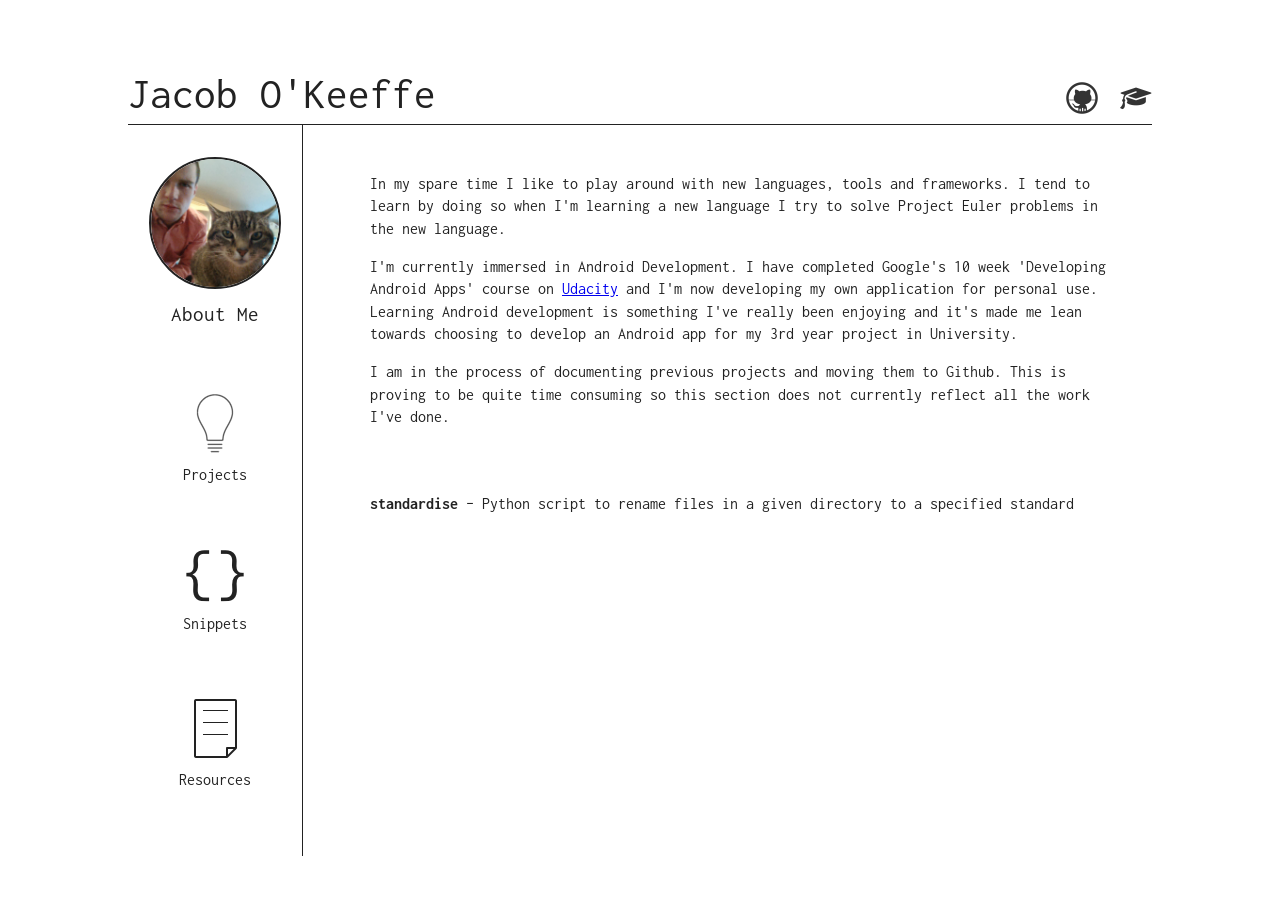
==== content/projects/projects.html @ 9139c24f "added ajax functionality to site" ====
<!doctype html>
<html class="no-js" lang="">
    <head>
        <meta charset="utf-8">
        <meta http-equiv="x-ua-compatible" content="ie=edge">
        <title></title>
        <meta name="description" content="">
        <meta name="viewport" content="width=device-width, initial-scale=1">

        <link rel="apple-touch-icon" href="apple-touch-icon.png">
        <!-- Place favicon.ico in the root directory -->

        <!-- <link rel="stylesheet" type="text/css" href="css/styles.css"> -->
        <link rel="stylesheet" href="/css/normalize.css">
        <link rel="stylesheet" href="/css/main.css">
        <link rel="stylesheet" type="text/css" href="http://fonts.googleapis.com/css?family=Inconsolata">
        <script src="js/vendor/modernizr-2.8.3.min.js"></script>
    </head>
    <body>
        <!--[if lt IE 8]>
            <p class="browserupgrade">You are using an <strong>outdated</strong> browser. Please <a href="http://browsehappy.com/">upgrade your browser</a> to improve your experience.</p>
        <![endif]-->

        <!-- Add your site or application content here -->
        <div class="header">
            <span>Jacob O'Keeffe</span>
            <div id="links">
                <a href="http://www.github.com/okeefj22"><img src="/img/github.png"></a>
                <a href="http://www.unituition.com"><img src="/img/unituition.png"></a>
            </div>
        </div>
        <div class="nav">
            <ul>
                <a href="/content/about/about.html"><li id="about" class="active">
                    <img src="/img/profile.jpg" alt="profile picture" id="profile">
                    <span>About Me</span>
                </li></a>
                <a href="/content/projects/projects.html"><li id="projects">
                    <img src="/img/projj-icon.png" alt="lightbulb icon" class="nav-icons">
                    <span>Projects</span>
                </li></a>
                <a href="/content/snippets/snippets.html"><li id="snippets">
                    <img src="/img/snip-icon.png" alt="braces icon" class="nav-icons">
                    <span>Snippets</span>
                </li></a>
                <a href="/content/resources/resources.html"><li id="resources">
                    <img src="/img/res-icon.png" alt="resources icon" class="nav-icons">
                    <span>Resources</span>
                </li></a>
            </ul>
        </div>
        <div class="content">
            <div id="container">
                <div class="show" id="proj-desc">
                    <p>In my spare time I like to play around with new languages, tools and frameworks. I tend to learn by doing so when I'm learning a new language I try to solve Project Euler problems in the new language.</p>
                    <p>I'm currently immersed in Android Development. I have completed Google's 10 week 'Developing Android Apps' course on <a href="https://www.udacity.com/course/developing-android-apps--ud853">Udacity</a> and I'm now developing my own application for personal use. Learning Android development is something I've really been enjoying and it's made me lean towards choosing to develop an Android app for my 3rd year project in University.</p>
                    <p>I am in the process of documenting previous projects and moving them to Github. This is proving to be quite time consuming so this section does not currently reflect all the work I've done.</p>
                </div>
                <div class="show" id="project-list">
                    <div class="proj" id="standardise"><span>standardise</span> – Python script to rename files in a given directory to a specified standard</div>
                </div>
            </div>
        </div>

        <script src="https://ajax.googleapis.com/ajax/libs/jquery/1.11.3/jquery.min.js"></script>
        <script>window.jQuery || document.write('<script src="js/vendor/jquery-1.11.3.min.js"><\/script>')</script>
        <script src="js/plugins.js"></script>
        <script src="js/main.js"></script>

        <!-- Google Analytics: change UA-XXXXX-X to be your site's ID. -->
        <script>
            (function(b,o,i,l,e,r){b.GoogleAnalyticsObject=l;b[l]||(b[l]=
            function(){(b[l].q=b[l].q||[]).push(arguments)});b[l].l=+new Date;
            e=o.createElement(i);r=o.getElementsByTagName(i)[0];
            e.src='https://www.google-analytics.com/analytics.js';
            r.parentNode.insertBefore(e,r)}(window,document,'script','ga'));
            ga('create','UA-XXXXX-X','auto');ga('send','pageview');
        </script>
    </body>
</html>
---- css/main.css ----
/*! HTML5 Boilerplate v5.2.0 | MIT License | https://html5boilerplate.com/ */

/*
 * What follows is the result of much research on cross-browser styling.
 * Credit left inline and big thanks to Nicolas Gallagher, Jonathan Neal,
 * Kroc Camen, and the H5BP dev community and team.
 */

/* ==========================================================================
   Base styles: opinionated defaults
   ========================================================================== */

html {
    color: #222;
    font-size: 1em;
    line-height: 1.4;
}

/*
 * Remove text-shadow in selection highlight:
 * https://twitter.com/miketaylr/status/12228805301
 *
 * These selection rule sets have to be separate.
 * Customize the background color to match your design.
 */

::-moz-selection {
    background: #b3d4fc;
    text-shadow: none;
}

::selection {
    background: #b3d4fc;
    text-shadow: none;
}

/*
 * A better looking default horizontal rule
 */

hr {
    display: block;
    height: 1px;
    border: 0;
    border-top: 1px solid #ccc;
    margin: 1em 0;
    padding: 0;
}

/*
 * Remove the gap between audio, canvas, iframes,
 * images, videos and the bottom of their containers:
 * https://github.com/h5bp/html5-boilerplate/issues/440
 */

audio,
canvas,
iframe,
img,
svg,
video {
    vertical-align: middle;
}

/*
 * Remove default fieldset styles.
 */

fieldset {
    border: 0;
    margin: 0;
    padding: 0;
}

/*
 * Allow only vertical resizing of textareas.
 */

textarea {
    resize: vertical;
}

/* ==========================================================================
   Browser Upgrade Prompt
   ========================================================================== */

.browserupgrade {
    margin: 0.2em 0;
    background: #ccc;
    color: #000;
    padding: 0.2em 0;
}

/* ==========================================================================
   Author's custom styles
   ========================================================================== */

body {
    font-family: "Inconsolata";
    width: 1024px;
    margin: auto;
}

.header {
    font-size: 32pt;
    padding: 64px 0px 0px 0px;
    border-bottom: 1px solid;
    /*background: #bfbfbf;*/
    overflow: hidden;
}

.header span {
    float: left;
}

.header #links {
    float: right;
}

.header img {
    height: 32px;
    width: 32px;
}

.nav {
    border-right: 1px solid;
    margin: 0;
    width: 174px;
    text-align: center;
    padding-top: 32px;
    float: left;
}

.nav ul {
    margin: 0;
    padding: 0;
}

.nav ul a:link, a:visited {
    text-decoration: none;
    color: #222;
}

#resources-nav a:link, a:visited {
    text-decoration: none;
    color: #222;
}

.nav ul li {
    list-style: none;
    padding: 0px;
    margin-bottom: 64px;
    cursor: pointer;
}

.nav ul li span {
    display: block;
    margin-top: 11px;
}

li.active {
    font-size: 16pt;
    /*font-weight: bold;*/
}

#profile {
    height: 128px;
    width: 128px;
    border: 2px solid;
    border-radius: 100%;
}

.content {
    width: 750px;
    padding: 32px;
    float: right;
}

.content #resources-content p {
    display: block;
    margin-bottom: 40px;
}

.content #resources-content a {
    display: block;
    margin-top: 3px;

}

#project-list {
    margin-top: 64px;
}

#project-list span {
    font-weight: bold;
    cursor: pointer;
}

#projects-content .hide {
    display: none;
}

#back-icon {
    height: 32px;
    width: 32px;
    cursor: pointer;
    display: inline-block;
    margin-bottom: 5px;
}

#x-icon {
    height: 32px;
    width: 32px;
    cursor: pointer;
    display: inline-block;
    margin-bottom: 5px;
}

#projects-content div h2 {
    display: inline-block;
    margin-left: 11px;
}

#resources-nav {
    float: left;
    width: 100px;
}

#resources-nav ul {
    list-style: none;
    margin: 0;
    padding: 0;
}

#resources-nav ul li {
    margin-bottom: 32px;
    cursor: pointer;
}

.resources-content {
    float: right;
    width: 600px;
}

pre {
    margin: 32px;
}













/* ==========================================================================
   Helper classes
   ========================================================================== */

/*
 * Hide visually and from screen readers:
 */

.hidden {
    display: none !important;
}

/*
 * Hide only visually, but have it available for screen readers:
 * http://snook.ca/archives/html_and_css/hiding-content-for-accessibility
 */

.visuallyhidden {
    border: 0;
    clip: rect(0 0 0 0);
    height: 1px;
    margin: -1px;
    overflow: hidden;
    padding: 0;
    position: absolute;
    width: 1px;
}

/*
 * Extends the .visuallyhidden class to allow the element
 * to be focusable when navigated to via the keyboard:
 * https://www.drupal.org/node/897638
 */

.visuallyhidden.focusable:active,
.visuallyhidden.focusable:focus {
    clip: auto;
    height: auto;
    margin: 0;
    overflow: visible;
    position: static;
    width: auto;
}

/*
 * Hide visually and from screen readers, but maintain layout
 */

.invisible {
    visibility: hidden;
}

/*
 * Clearfix: contain floats
 *
 * For modern browsers
 * 1. The space content is one way to avoid an Opera bug when the
 *    `contenteditable` attribute is included anywhere else in the document.
 *    Otherwise it causes space to appear at the top and bottom of elements
 *    that receive the `clearfix` class.
 * 2. The use of `table` rather than `block` is only necessary if using
 *    `:before` to contain the top-margins of child elements.
 */

.clearfix:before,
.clearfix:after {
    content: " "; /* 1 */
    display: table; /* 2 */
}

.clearfix:after {
    clear: both;
}

/* ==========================================================================
   EXAMPLE Media Queries for Responsive Design.
   These examples override the primary ('mobile first') styles.
   Modify as content requires.
   ========================================================================== */

@media only screen and (min-width: 35em) {
    /* Style adjustments for viewports that meet the condition */
}

@media print,
       (-webkit-min-device-pixel-ratio: 1.25),
       (min-resolution: 1.25dppx),
       (min-resolution: 120dpi) {
    /* Style adjustments for high resolution devices */
}

/* ==========================================================================
   Print styles.
   Inlined to avoid the additional HTTP request:
   http://www.phpied.com/delay-loading-your-print-css/
   ========================================================================== */

@media print {
    *,
    *:before,
    *:after {
        background: transparent !important;
        color: #000 !important; /* Black prints faster:
                                   http://www.sanbeiji.com/archives/953 */
        box-shadow: none !important;
        text-shadow: none !important;
    }

    a,
    a:visited {
        text-decoration: underline;
    }

    a[href]:after {
        content: " (" attr(href) ")";
    }

    abbr[title]:after {
        content: " (" attr(title) ")";
    }

    /*
     * Don't show links that are fragment identifiers,
     * or use the `javascript:` pseudo protocol
     */

    a[href^="#"]:after,
    a[href^="javascript:"]:after {
        content: "";
    }

    pre,
    blockquote {
        border: 1px solid #999;
        page-break-inside: avoid;
    }

    /*
     * Printing Tables:
     * http://css-discuss.incutio.com/wiki/Printing_Tables
     */

    thead {
        display: table-header-group;
    }

    tr,
    img {
        page-break-inside: avoid;
    }

    img {
        max-width: 100% !important;
    }

    p,
    h2,
    h3 {
        orphans: 3;
        widows: 3;
    }

    h2,
    h3 {
        page-break-after: avoid;
    }
}
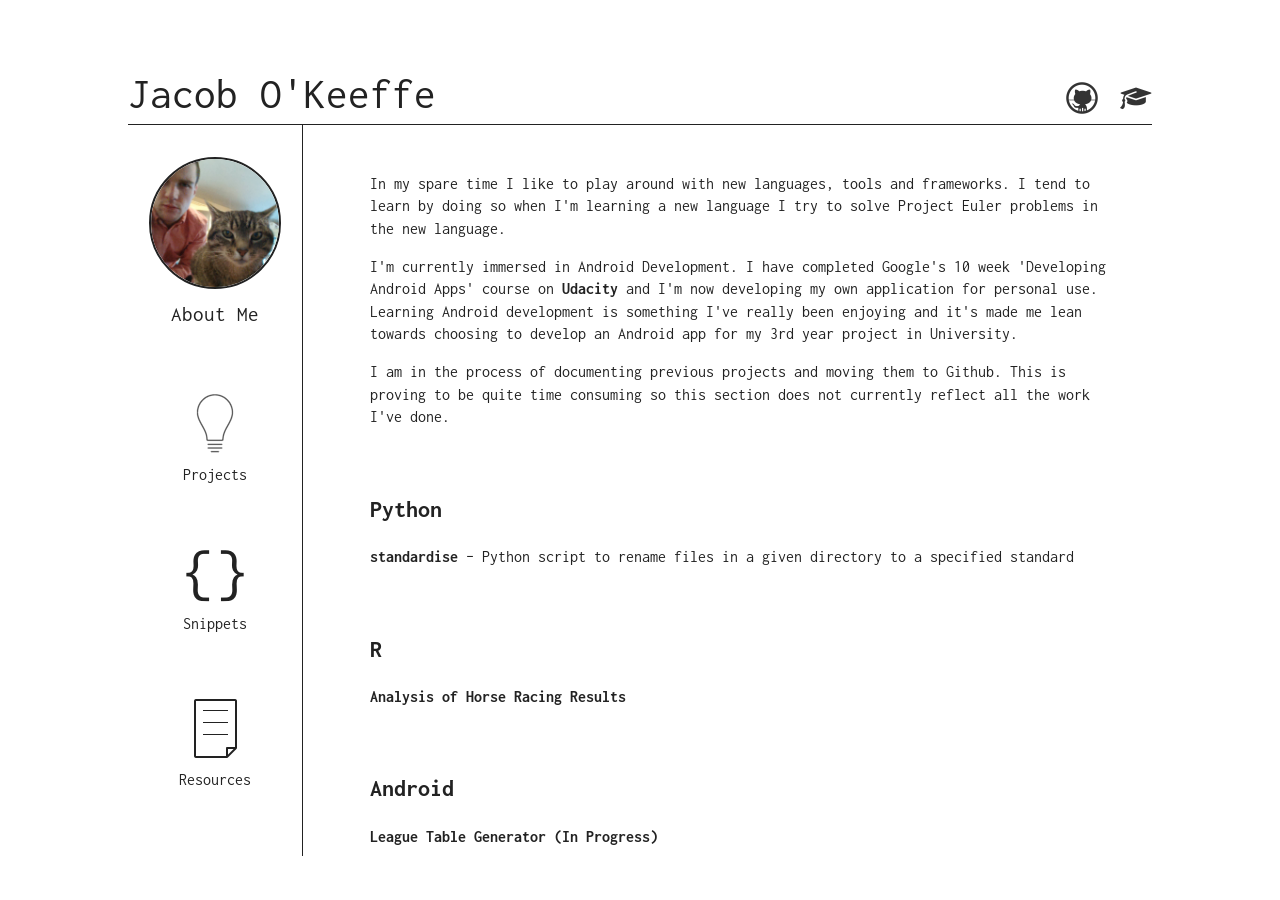
==== commit ea965234: "added content" ====
--- a/content/projects/projects.html
+++ b/content/projects/projects.html
@@ -51,13 +51,18 @@
         </div>
         <div class="content">
             <div id="container">
-                <div class="show" id="proj-desc">
+                <div id="proj-desc">
                     <p>In my spare time I like to play around with new languages, tools and frameworks. I tend to learn by doing so when I'm learning a new language I try to solve Project Euler problems in the new language.</p>
                     <p>I'm currently immersed in Android Development. I have completed Google's 10 week 'Developing Android Apps' course on <a href="https://www.udacity.com/course/developing-android-apps--ud853">Udacity</a> and I'm now developing my own application for personal use. Learning Android development is something I've really been enjoying and it's made me lean towards choosing to develop an Android app for my 3rd year project in University.</p>
                     <p>I am in the process of documenting previous projects and moving them to Github. This is proving to be quite time consuming so this section does not currently reflect all the work I've done.</p>
                 </div>
-                <div class="show" id="project-list">
-                    <div class="proj" id="standardise"><span>standardise</span> – Python script to rename files in a given directory to a specified standard</div>
+                <div id="project-list">
+                    <h2>Python</h2>
+                    <div class="proj"><span><a href="/content/projects/standardise.html">standardise</a></span> – Python script to rename files in a given directory to a specified standard</div>
+                    <h2>R</h2>
+                    <div class="proj"><span><a href="/content/projects/ca266.html">Analysis of Horse Racing Results</a></span></div>
+                    <h2>Android</h2>
+                    <div class="proj"><span><a href="/content/projects/league-table.html">League Table Generator (In Progress)</a></span></div>
                 </div>
             </div>
         </div>
--- a/css/main.css
+++ b/css/main.css
@@ -101,6 +101,12 @@
     margin: auto;
 }
 
+a:link, a:visited {
+    color: #222;
+    text-decoration: none;
+    font-weight: bold;
+}
+
 .header {
     font-size: 32pt;
     padding: 64px 0px 0px 0px;
@@ -137,13 +143,11 @@
 }
 
 .nav ul a:link, a:visited {
-    text-decoration: none;
-    color: #222;
+    font-weight: normal;
 }
 
 #resources-nav a:link, a:visited {
-    text-decoration: none;
-    color: #222;
+    font-weight: normal;
 }
 
 .nav ul li {
@@ -176,26 +180,26 @@
     float: right;
 }
 
-.content #resources-content p {
+.content #resources-container p {
     display: block;
     margin-bottom: 40px;
 }
 
-.content #resources-content a {
+.content #resources-container a {
     display: block;
     margin-top: 3px;
 
 }
 
-#project-list {
+#project-list h2 {
     margin-top: 64px;
 }
 
-#project-list span {
+/*#project-list span {
     font-weight: bold;
     cursor: pointer;
 }
-
+*/
 #projects-content .hide {
     display: none;
 }
@@ -242,11 +246,88 @@
     width: 600px;
 }
 
-pre {
-    margin: 32px;
-}
-
-
+/****************************************************************************
+CSS for the snippets
+****************************************************************************/
+
+/*Time to apply widths for accordian to work
+Width of image = 640px
+total images = 5
+so width of hovered image = 640px
+width of un-hovered image = 40px - you can set this to anything
+so total container width = 640 + 40*4 = 800px;
+default width = 800/5 = 160px;
+*/
+
+#snip * {
+    margin: 0;
+    padding: 0;
+}
+
+.accordian {
+    width: 805px; height: 320px;
+    overflow: hidden;
+    
+    /*Time for some styling*/
+    margin: 100px auto;
+    box-shadow: 0 0 10px 1px rgba(0, 0, 0, 0.35);
+    -webkit-box-shadow: 0 0 10px 1px rgba(0, 0, 0, 0.35);
+    -moz-box-shadow: 0 0 10px 1px rgba(0, 0, 0, 0.35);
+}
+
+/*A small hack to prevent flickering on some browsers*/
+.accordian ul {
+    width: 2000px;
+    /*This will give ample space to the last item to move
+    instead of falling down/flickering during hovers.*/
+}
+
+.accordian li {
+    position: relative;
+    display: block;
+    width: 160px;
+    float: left;
+    
+    border-left: 1px solid #888;
+    
+    box-shadow: 0 0 25px 10px rgba(0, 0, 0, 0.5);
+    -webkit-box-shadow: 0 0 25px 10px rgba(0, 0, 0, 0.5);
+    -moz-box-shadow: 0 0 25px 10px rgba(0, 0, 0, 0.5);
+    
+    /*Transitions to give animation effect*/
+    transition: all 0.5s;
+    -webkit-transition: all 0.5s;
+    -moz-transition: all 0.5s;
+    /*If you hover on the images now you should be able to 
+    see the basic accordian*/
+}
+
+/*Reduce with of un-hovered elements*/
+.accordian ul:hover li {width: 40px;}
+/*Lets apply hover effects now*/
+/*The LI hover style should override the UL hover style*/
+.accordian ul li:hover {width: 640px;}
+
+
+.accordian li img {
+    display: block;
+}
+
+/*Image title styles*/
+.image_title {
+    background: rgba(0, 0, 0, 0.5);
+    position: absolute;
+    left: 0; bottom: 0; 
+width: 640px;   
+
+}
+.image_title a {
+    display: block;
+    color: #fff;
+    text-decoration: none;
+    padding: 20px;
+    font-size: 16px;
+}
 
 
 
@@ -391,7 +472,6 @@
 
     pre,
     blockquote {
-        border: 1px solid #999;
         page-break-inside: avoid;
     }
 
